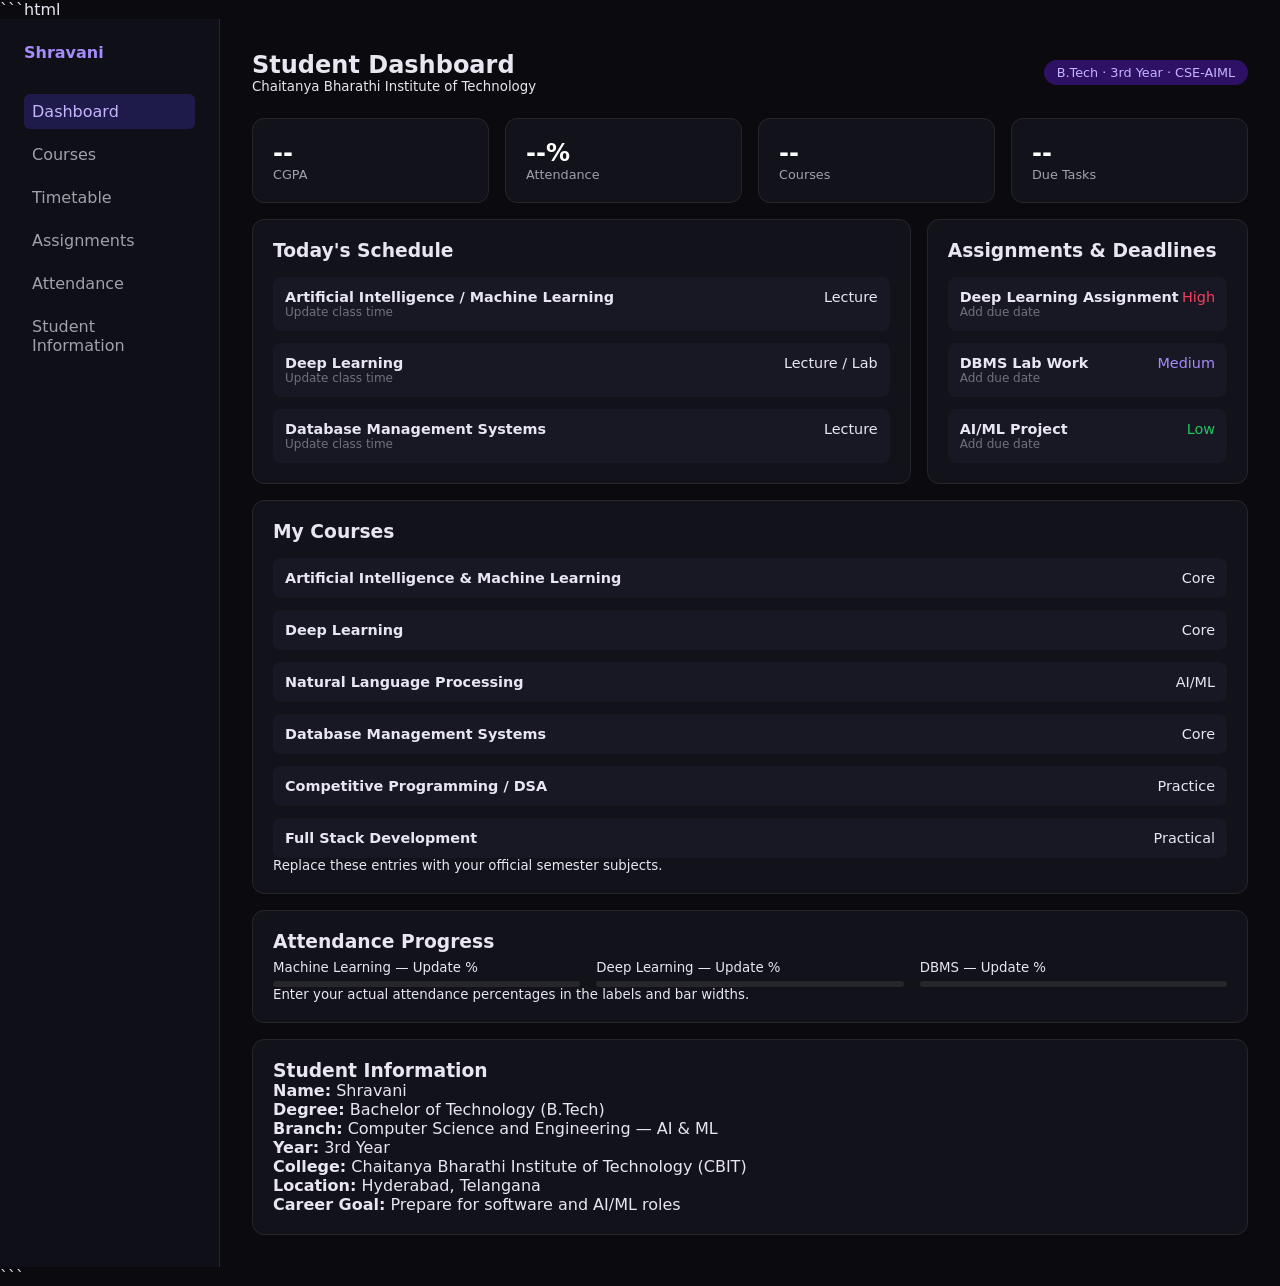
==== week1/dashbord/index.html @ 52dde81c "FSD Programs" ====
```html
<!DOCTYPE html>
<html lang="en">
<head>
  <meta charset="UTF-8">
  <meta name="viewport" content="width=device-width, initial-scale=1.0">
  <title>Student Dashboard | Shravani</title>
  <link rel="stylesheet" href="style.css">
</head>

<body>
  <div class="app">

    <!-- Sidebar -->
    <aside class="sidebar">
      <div class="brand">Shravani</div>

      <ul class="nav">
        <li><a href="#" class="active">Dashboard</a></li>
        <li><a href="#courses">Courses</a></li>
        <li><a href="#timetable">Timetable</a></li>
        <li><a href="#assignments">Assignments</a></li>
        <li><a href="#attendance">Attendance</a></li>
        <li><a href="#information">Student Information</a></li>
      </ul>
    </aside>

    <!-- Main Content -->
    <main class="main">

      <!-- Header -->
      <div class="header">
        <div>
          <h2>Student Dashboard</h2>
          <small>Chaitanya Bharathi Institute of Technology</small>
        </div>

        <span class="badge">B.Tech · 3rd Year · CSE-AIML</span>
      </div>

      <div class="grid">

        <!-- Academic Statistics -->
        <div class="card c-3">
          <div class="val">--</div>
          <div class="lbl">CGPA</div>
        </div>

        <div class="card c-3">
          <div class="val">--%</div>
          <div class="lbl">Attendance</div>
        </div>

        <div class="card c-3">
          <div class="val">--</div>
          <div class="lbl">Courses</div>
        </div>

        <div class="card c-3">
          <div class="val">--</div>
          <div class="lbl">Due Tasks</div>
        </div>

        <!-- Today's Schedule -->
        <div class="card c-8" id="timetable">
          <h3>Today's Schedule</h3>

          <div class="list">
            <div class="item">
              <div>
                <b>Artificial Intelligence / Machine Learning</b>
                <br>
                <small style="color:#71717a">Update class time</small>
              </div>
              <span>Lecture</span>
            </div>

            <div class="item">
              <div>
                <b>Deep Learning</b>
                <br>
                <small style="color:#71717a">Update class time</small>
              </div>
              <span>Lecture / Lab</span>
            </div>

            <div class="item">
              <div>
                <b>Database Management Systems</b>
                <br>
                <small style="color:#71717a">Update class time</small>
              </div>
              <span>Lecture</span>
            </div>
          </div>
        </div>

        <!-- Assignments -->
        <div class="card c-4" id="assignments">
          <h3>Assignments & Deadlines</h3>

          <div class="list">
            <div class="item">
              <div>
                <b>Deep Learning Assignment</b>
                <br>
                <small style="color:#71717a">Add due date</small>
              </div>
              <span style="color:#f43f5e">High</span>
            </div>

            <div class="item">
              <div>
                <b>DBMS Lab Work</b>
                <br>
                <small style="color:#71717a">Add due date</small>
              </div>
              <span style="color:#a78bfa">Medium</span>
            </div>

            <div class="item">
              <div>
                <b>AI/ML Project</b>
                <br>
                <small style="color:#71717a">Add due date</small>
              </div>
              <span style="color:#22c55e">Low</span>
            </div>
          </div>
        </div>

        <!-- Courses -->
        <div class="card c-12" id="courses">
          <h3>My Courses</h3>

          <div class="list">
            <div class="item">
              <b>Artificial Intelligence & Machine Learning</b>
              <span>Core</span>
            </div>

            <div class="item">
              <b>Deep Learning</b>
              <span>Core</span>
            </div>

            <div class="item">
              <b>Natural Language Processing</b>
              <span>AI/ML</span>
            </div>

            <div class="item">
              <b>Database Management Systems</b>
              <span>Core</span>
            </div>

            <div class="item">
              <b>Competitive Programming / DSA</b>
              <span>Practice</span>
            </div>

            <div class="item">
              <b>Full Stack Development</b>
              <span>Practical</span>
            </div>
          </div>
          <small>Replace these entries with your official semester subjects.</small>
        </div>

        <!-- Attendance -->
        <div class="card c-12" id="attendance">
          <h3>Attendance Progress</h3>

          <div class="grid" style="margin-top:0.5rem">

            <div class="c-4">
              <small>Machine Learning — Update %</small>
              <div class="bar-bg">
                <div class="bar" style="width:0%"></div>
              </div>
            </div>

            <div class="c-4">
              <small>Deep Learning — Update %</small>
              <div class="bar-bg">
                <div class="bar" style="width:0%"></div>
              </div>
            </div>

            <div class="c-4">
              <small>DBMS — Update %</small>
              <div class="bar-bg">
                <div class="bar" style="width:0%"></div>
              </div>
            </div>

          </div>
          <small>Enter your actual attendance percentages in the labels and bar widths.</small>
        </div>

        <!-- Student Information -->
        <div class="card c-12" id="information">
          <h3>Student Information</h3>

          <p><b>Name:</b> Shravani</p>
          <p><b>Degree:</b> Bachelor of Technology (B.Tech)</p>
          <p><b>Branch:</b> Computer Science and Engineering — AI & ML</p>
          <p><b>Year:</b> 3rd Year</p>
          <p><b>College:</b> Chaitanya Bharathi Institute of Technology (CBIT)</p>
          <p><b>Location:</b> Hyderabad, Telangana</p>
          <p><b>Career Goal:</b> Prepare for software and AI/ML roles</p>
        </div>

      </div>
    </main>
  </div>
</body>
</html>
```
---- week1/dashbord/style.css ----
* { margin: 0; padding: 0; box-sizing: border-box; }
body { font-family: system-ui, sans-serif; background: #0a0a0f; color: #e8e6f0; }

.app { display: flex; min-height: 100vh; }
.sidebar { width: 220px; background: #0f0f17; border-right: 1px solid #27272a; padding: 1.5rem; }
.main { flex: 1; padding: 2rem; }

.brand { font-weight: 700; color: #a78bfa; margin-bottom: 2rem; }
.nav { list-style: none; display: flex; flex-direction: column; gap: 0.5rem; }
.nav a { color: #a1a1aa; text-decoration: none; padding: 0.5rem; border-radius: 6px; display: block; }
.nav a.active { background: #1e1b4b; color: #c4b5fd; }

.header { display: flex; justify-content: space-between; align-items: center; margin-bottom: 1.5rem; }
.badge { background: #2e1065; color: #c4b5fd; padding: 0.3rem 0.8rem; border-radius: 20px; font-size: 0.8rem; }

.grid { display: grid; grid-template-columns: repeat(12, 1fr); gap: 1rem; }
.card { background: #12121a; border: 1px solid #27272a; border-radius: 12px; padding: 1.25rem; }

.c-3 { grid-column: span 3; }
.c-8 { grid-column: span 8; }
.c-4 { grid-column: span 4; }
.c-12 { grid-column: span 12; }

.val { font-size: 1.5rem; font-weight: 700; color: #fff; }
.lbl { font-size: 0.8rem; color: #a1a1aa; }

.list { display: flex; flex-direction: column; gap: 0.75rem; margin-top: 1rem; }
.item { display: flex; justify-content: space-between; background: #181824; padding: 0.75rem; border-radius: 8px; font-size: 0.9rem; }

.bar-bg { width: 100%; height: 6px; background: #27272a; border-radius: 10px; margin-top: 0.4rem; }
.bar { height: 100%; background: #a78bfa; border-radius: 10px; }

@media (max-width: 768px) {
  .app { flex-direction: column; }
  .sidebar { width: 100%; }
  .c-3, .c-8, .c-4 { grid-column: span 12; }
}
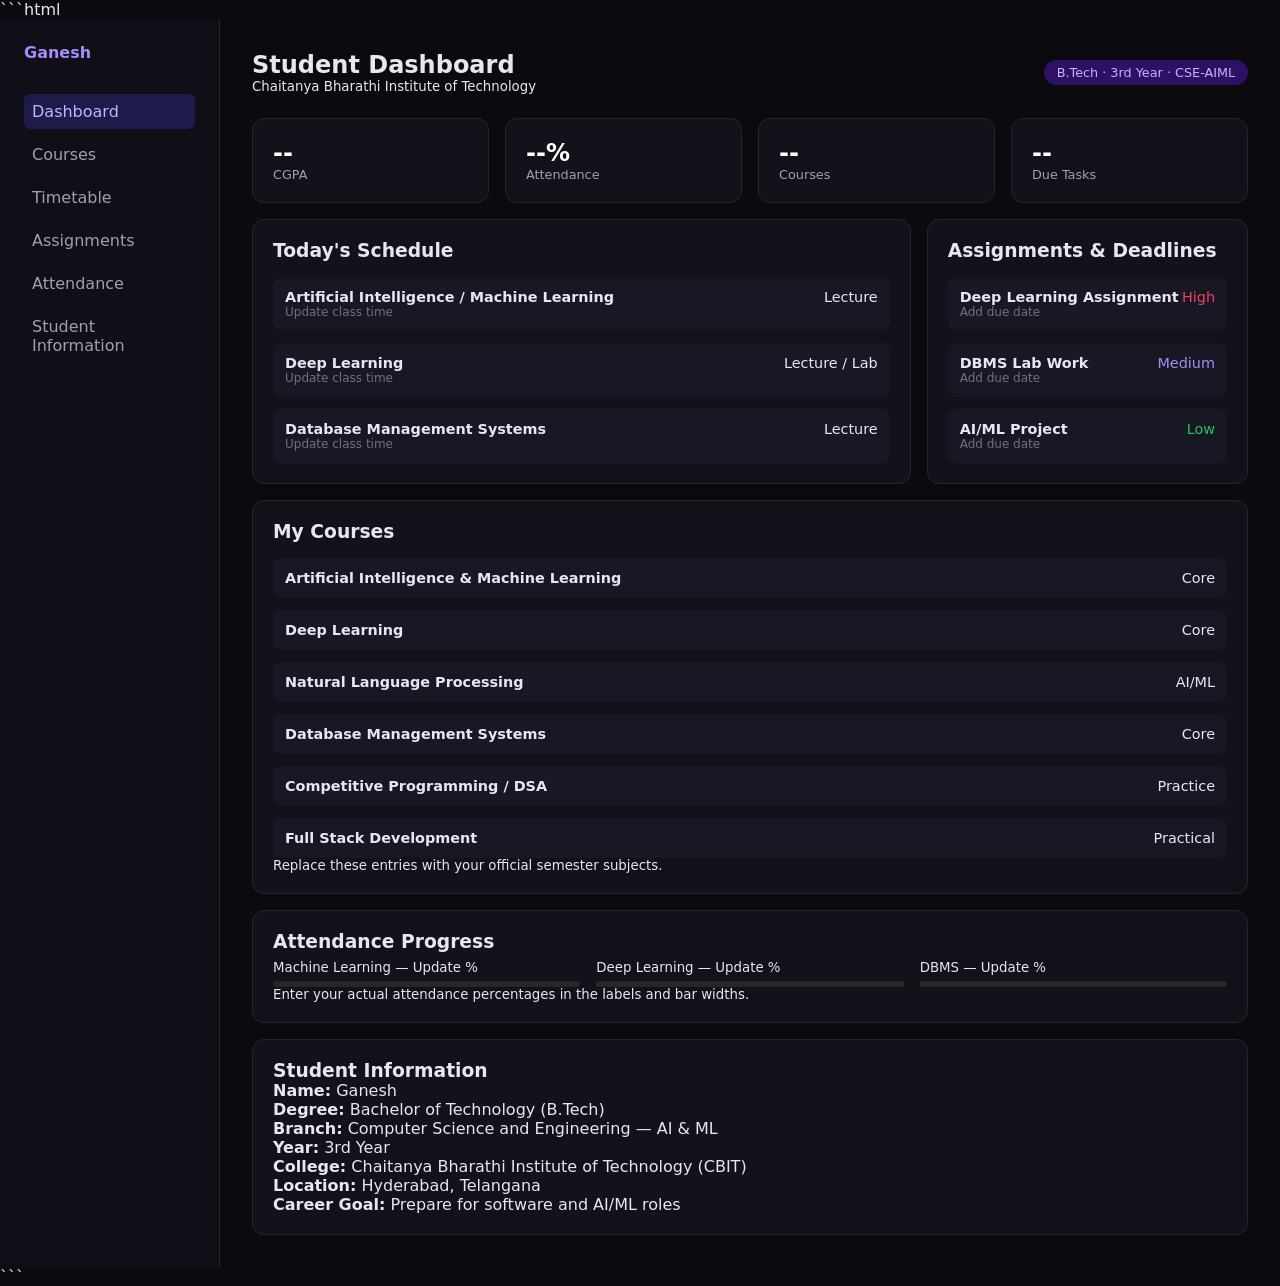
==== commit 05a2b345: "Added week9" ====
--- a/week1/dashbord/index.html
+++ b/week1/dashbord/index.html
@@ -4,7 +4,7 @@
 <head>
   <meta charset="UTF-8">
   <meta name="viewport" content="width=device-width, initial-scale=1.0">
-  <title>Student Dashboard | Shravani</title>
+  <title>Student Dashboard | Ganesh</title>
   <link rel="stylesheet" href="style.css">
 </head>
 
@@ -13,7 +13,7 @@
 
     <!-- Sidebar -->
     <aside class="sidebar">
-      <div class="brand">Shravani</div>
+      <div class="brand">Ganesh</div>
 
       <ul class="nav">
         <li><a href="#" class="active">Dashboard</a></li>
@@ -202,7 +202,7 @@
         <div class="card c-12" id="information">
           <h3>Student Information</h3>
 
-          <p><b>Name:</b> Shravani</p>
+          <p><b>Name:</b> Ganesh</p>
           <p><b>Degree:</b> Bachelor of Technology (B.Tech)</p>
           <p><b>Branch:</b> Computer Science and Engineering — AI & ML</p>
           <p><b>Year:</b> 3rd Year</p>
